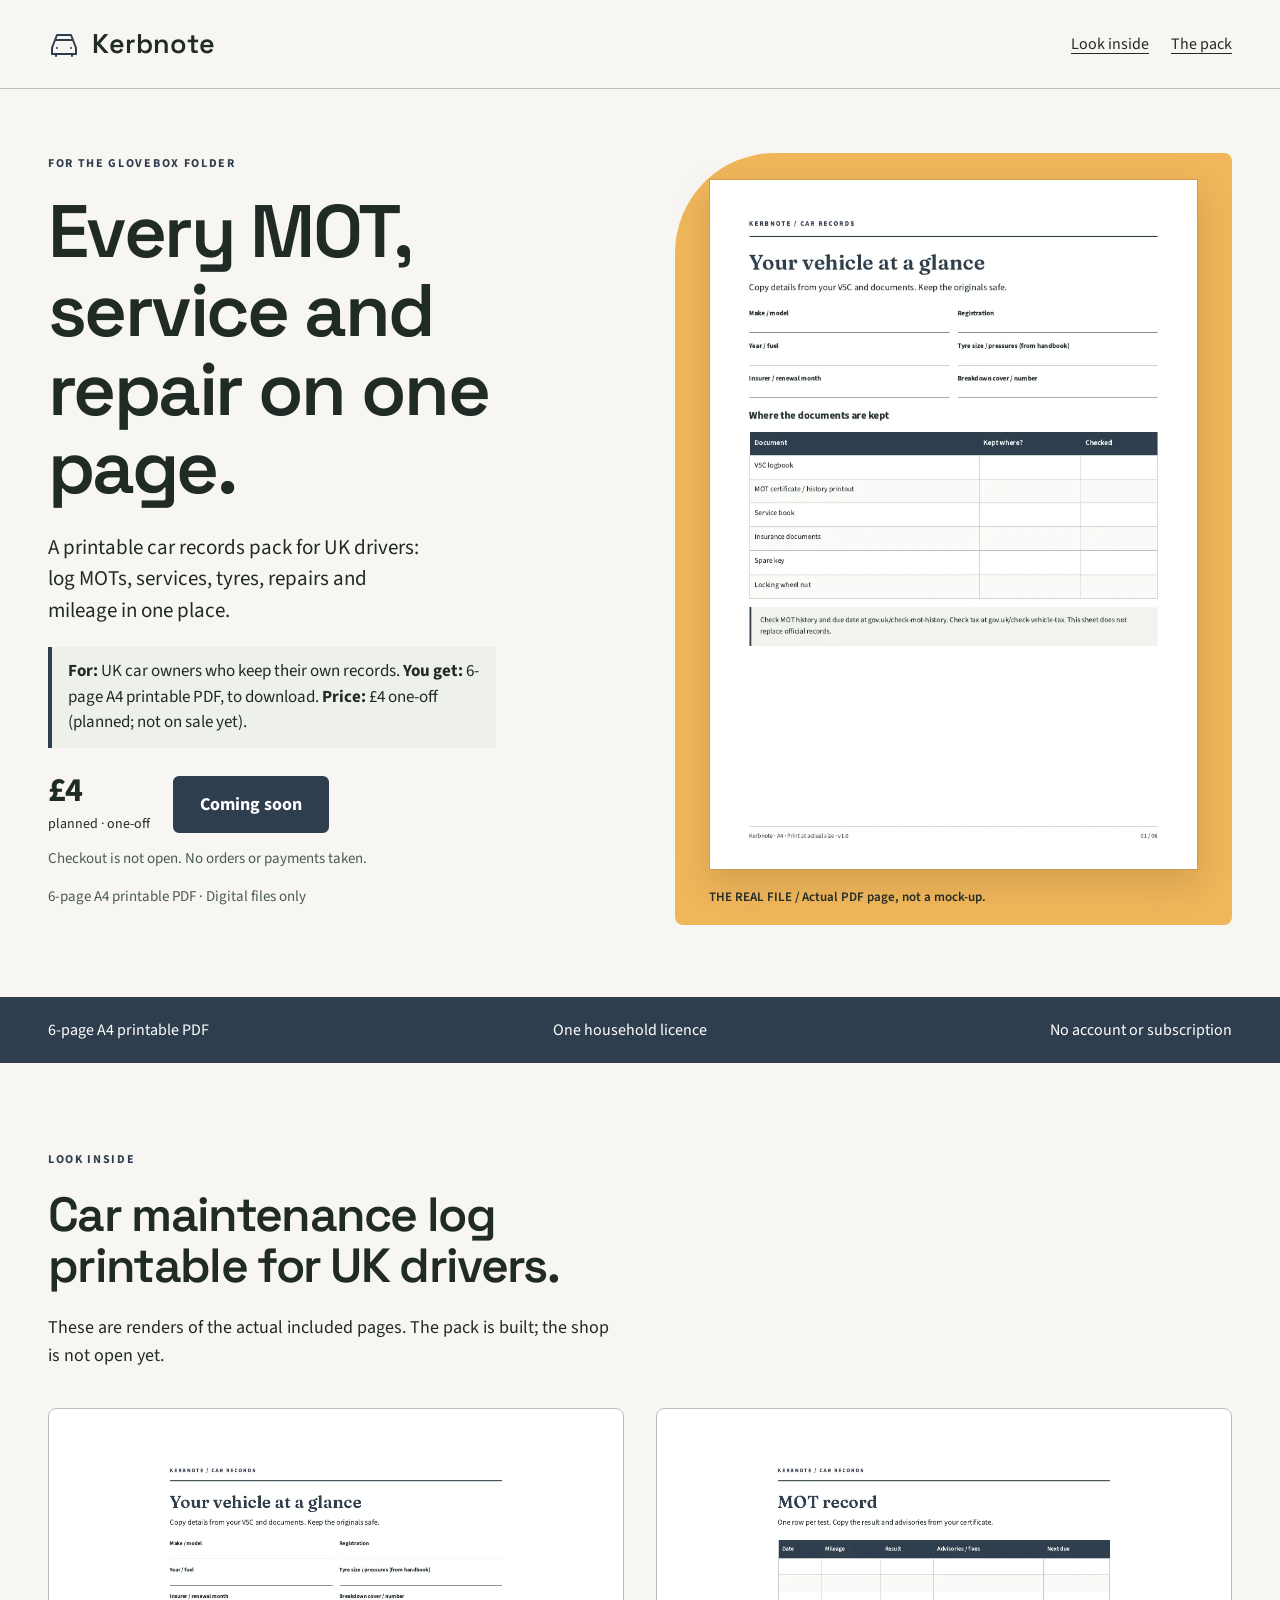
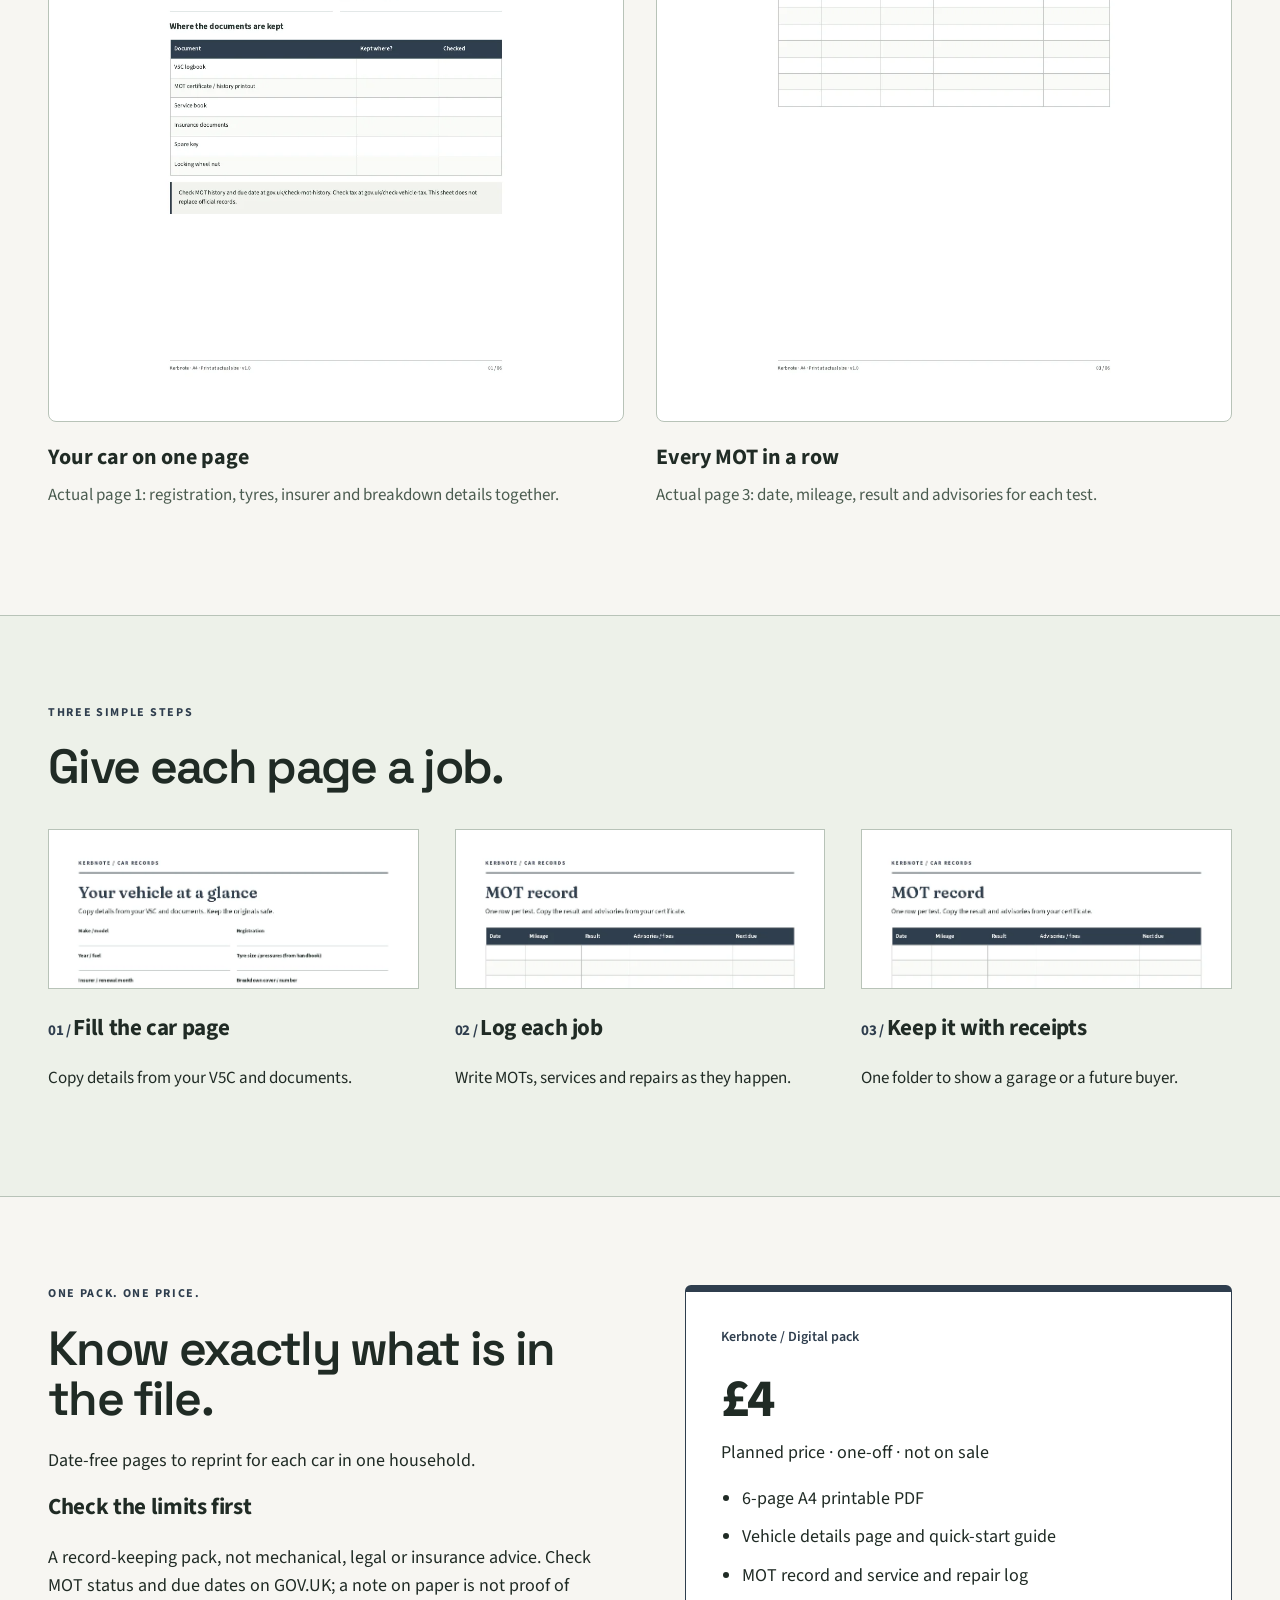
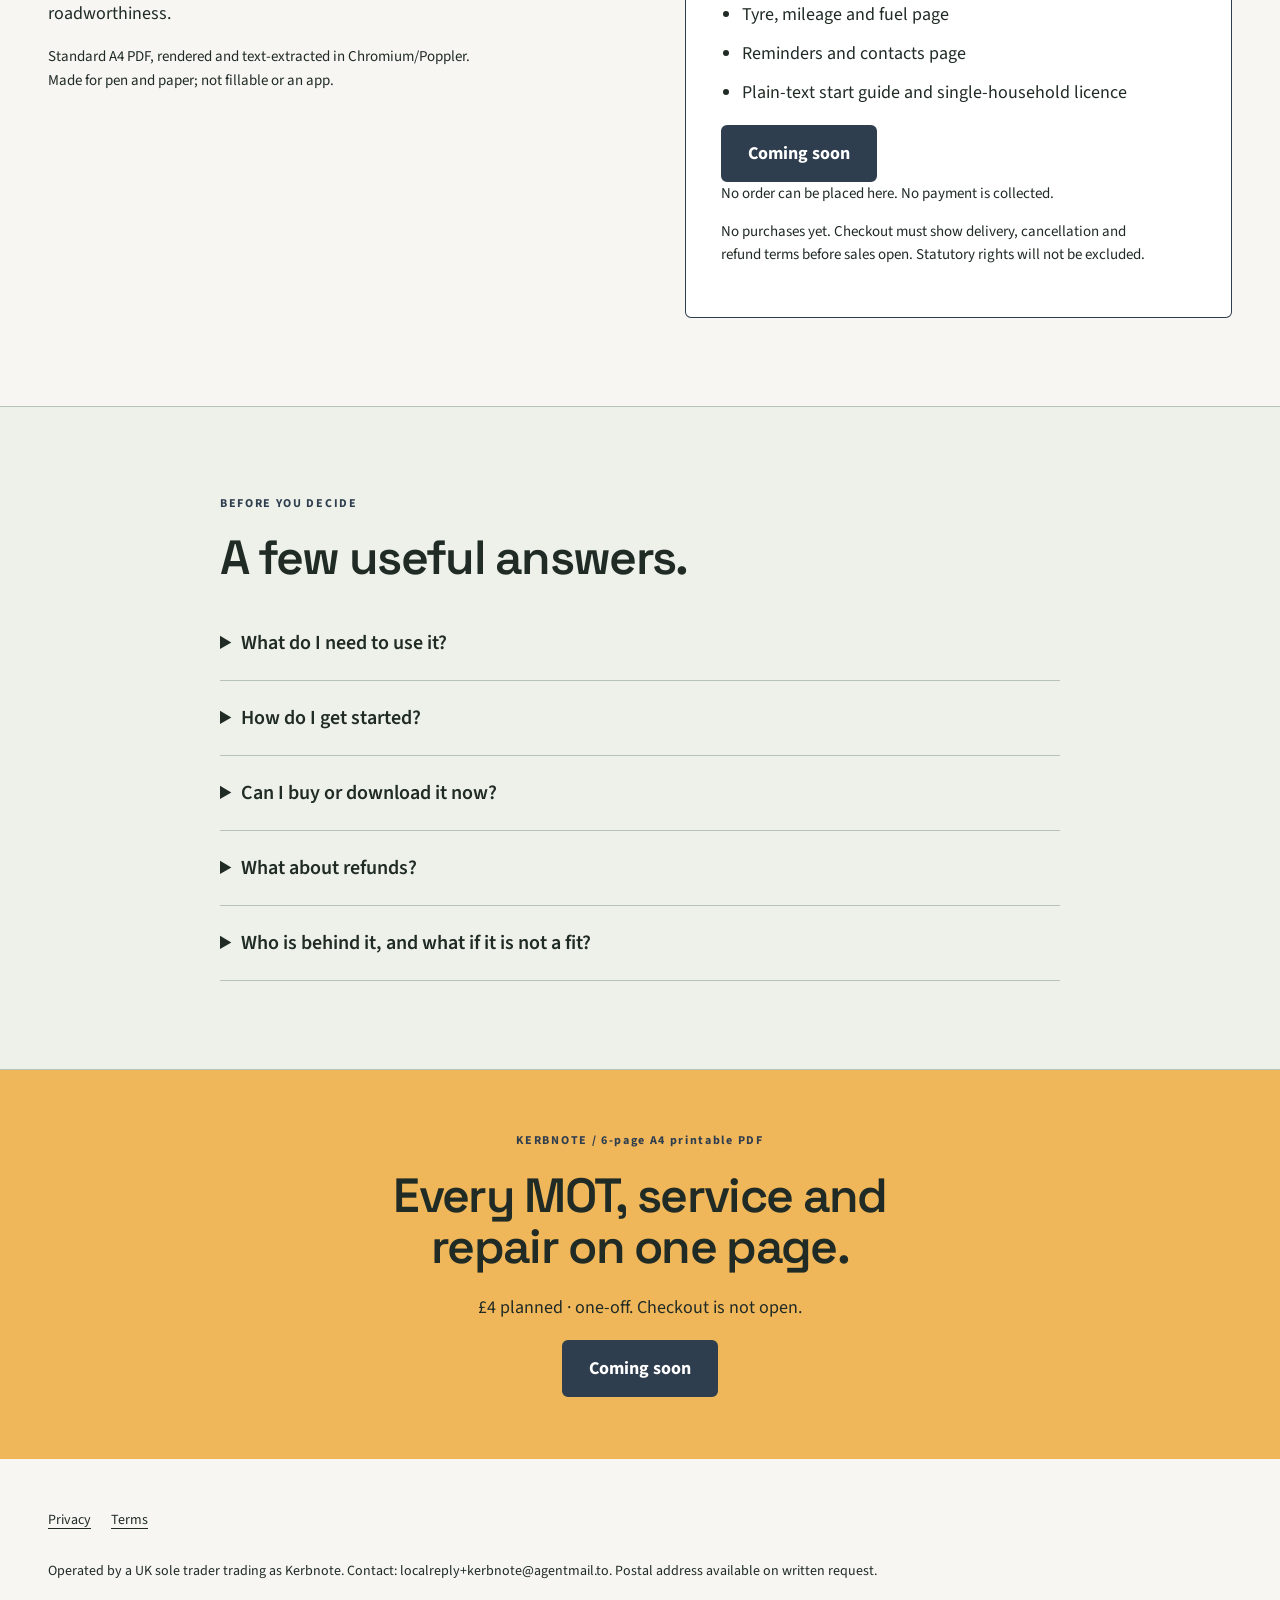
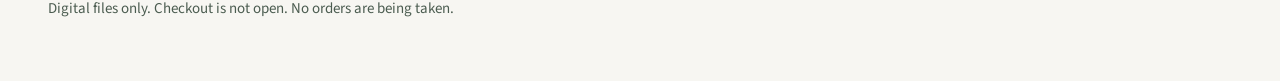
==== index.html @ f71bee55 "Launch Kerbnote coming-soon page (no checkout, no downloads)" ====
<!doctype html><html lang="en-GB"><head><meta charset="utf-8"><meta name="viewport" content="width=device-width, initial-scale=1"><meta http-equiv="Content-Security-Policy" content="default-src 'none'; script-src 'none'; style-src 'self'; font-src 'self'; img-src 'self'; connect-src 'self'; object-src 'none'; base-uri 'none'; form-action 'none'"><meta name="referrer" content="strict-origin-when-cross-origin"><title>Car maintenance log printable UK | Kerbnote</title><meta name="description" content="Car maintenance log printable for UK drivers. 6-page A4 printable PDF. Planned price £4 once. Checkout coming soon; no orders taken."><meta property="og:title" content="Car maintenance log printable UK | Kerbnote"><meta property="og:description" content="Car maintenance log printable for UK drivers. 6-page A4 printable PDF. Planned price £4 once. Checkout coming soon; no orders taken."><meta property="og:type" content="website"><meta property="og:image" content="https://evanturner557-del.github.io/kerbnote/assets/preview-1.webp"><link rel="canonical" href="https://evanturner557-del.github.io/kerbnote/"><link rel="icon" type="image/svg+xml" href="assets/mark.svg"><link rel="stylesheet" href="assets/tokens.css"><link rel="stylesheet" href="assets/site.css"></head><body><a class="skip" href="#main">Skip to content</a><header><div class="wrap nav"><a class="logo" href="index.html"><img src="assets/mark.svg" width="32" height="32" alt="">Kerbnote</a><nav aria-label="Main navigation" class="navlinks"><a href="index.html#inside">Look inside</a><a href="index.html#details">The pack</a></nav></div></header><main id="main"><div class="wrap hero"><div><p class="eyebrow">FOR THE GLOVEBOX FOLDER</p><h1>Every MOT, service and repair on one page.</h1><p class="lede">A printable car records pack for UK drivers: log MOTs, services, tyres, repairs and mileage in one place.</p><p class="glance"><strong>For:</strong> UK car owners who keep their own records. <strong>You get:</strong> 6-page A4 printable PDF, to download. <strong>Price:</strong> £4 one-off (planned; not on sale yet).</p><div class="pricebar"><div class="price">£4<small>planned · one-off</small></div><button type="button" disabled>Coming soon</button></div><p class="quiet">Checkout is not open. No orders or payments taken.</p><p class="quiet">6-page A4 printable PDF · Digital files only</p></div><figure class="hero-visual"><img src="assets/preview-1.webp" width="777" height="1100" alt="Car maintenance log printable for UK drivers — actual first page of the included PDF" loading="eager" fetchpriority="high"><figcaption>THE REAL FILE / Actual PDF page, not a mock-up.</figcaption></figure></div><div class="strip"><div class="wrap"><span>6-page A4 printable PDF</span><span>One household licence</span><span>No account or subscription</span></div></div><section class="section wrap" id="inside"><div class="sectionhead"><p class="eyebrow">LOOK INSIDE</p><h2>Car maintenance log printable for UK drivers.</h2><p>These are renders of the actual included pages. The pack is built; the shop is not open yet.</p></div><div class="proofgrid"><figure class="proof"><div class="proofpic"><img src="assets/preview-1.webp" width="777" height="1100" alt="Your car on one page" loading="lazy"></div><figcaption><strong>Your car on one page</strong><span>Actual page 1: registration, tyres, insurer and breakdown details together.</span></figcaption></figure><figure class="proof"><div class="proofpic"><img src="assets/preview-2.webp" width="777" height="1100" alt="Every MOT in a row" loading="lazy"></div><figcaption><strong>Every MOT in a row</strong><span>Actual page 3: date, mileage, result and advisories for each test.</span></figcaption></figure></div></section><section class="section how"><div class="wrap"><p class="eyebrow">THREE SIMPLE STEPS</p><h2>Give each page a job.</h2><div class="steps"><article class="step"><img src="assets/preview-1.webp" width="777" height="1100" alt="Fill the car page" loading="lazy"><h3>Fill the car page</h3><p>Copy details from your V5C and documents.</p></article><article class="step"><img src="assets/preview-2.webp" width="777" height="1100" alt="Log each job" loading="lazy"><h3>Log each job</h3><p>Write MOTs, services and repairs as they happen.</p></article><article class="step"><img src="assets/preview-2.webp" width="777" height="1100" alt="Keep it with receipts" loading="lazy"><h3>Keep it with receipts</h3><p>One folder to show a garage or a future buyer.</p></article></div></div></section><section class="section wrap" id="details"><div class="pricegrid"><div><p class="eyebrow">ONE PACK. ONE PRICE.</p><h2>Know exactly what is in the file.</h2><p>Date-free pages to reprint for each car in one household.</p><h3>Check the limits first</h3><p>A record-keeping pack, not mechanical, legal or insurance advice. Check MOT status and due dates on GOV.UK; a note on paper is not proof of roadworthiness.</p><p class="fine">Standard A4 PDF, rendered and text-extracted in Chromium/Poppler. Made for pen and paper; not fillable or an app.</p></div><div class="pricecard"><p class="badge">Kerbnote / Digital pack</p><p class="large">£4</p><p>Planned price · one-off · not on sale</p><ul class="list"><li>6-page A4 printable PDF</li><li>Vehicle details page and quick-start guide</li><li>MOT record and service and repair log</li><li>Tyre, mileage and fuel page</li><li>Reminders and contacts page</li><li>Plain-text start guide and single-household licence</li></ul><button type="button" disabled>Coming soon</button><p class="fine">No order can be placed here. No payment is collected.</p><p class="fine">No purchases yet. Checkout must show delivery, cancellation and refund terms before sales open. Statutory rights will not be excluded.</p></div></div></section><section class="section how"><div class="wrap faq"><p class="eyebrow">BEFORE YOU DECIDE</p><h2>A few useful answers.</h2><details><summary>What do I need to use it?</summary><p>Standard A4 PDF, rendered and text-extracted in Chromium/Poppler. Made for pen and paper; not fillable or an app.</p></details><details><summary>How do I get started?</summary><p>Start with the vehicle page. Add jobs when they happen; no time saving is promised.</p></details><details><summary>Can I buy or download it now?</summary><p>Not yet. The files have been built, but checkout and paid delivery are not open. This page does not take orders or reserve a place.</p></details><details><summary>What about refunds?</summary><p>No purchases are being taken. Sale and delivery terms, including your cancellation and statutory rights, must be shown before checkout opens. There is no blanket “no refunds” policy.</p></details><details><summary>Who is behind it, and what if it is not a fit?</summary><p>Kerbnote is a UK sole-trader trading name. No mechanical advice, service intervals, MOT reminders by text or email, or legal guidance. Not linked to DVLA or GOV.UK. Please check the previews and limits before buying once sales open.</p></details></div></section><section class="final"><p class="eyebrow">KERBNOTE / 6-page A4 printable PDF</p><h2>Every MOT, service and repair on one page.</h2><p>£4 planned · one-off. Checkout is not open.</p><button type="button" disabled>Coming soon</button></section></main><footer><div class="wrap"><nav class="footerlinks" aria-label="Legal"><a href="privacy.html">Privacy</a><a href="terms.html">Terms</a></nav><p class="legal">Operated by a UK sole trader trading as Kerbnote. Contact: localreply+kerbnote@agentmail.to. Postal address available on written request.</p><p class="quiet">Digital files only. Checkout is not open. No orders are being taken.</p></div></footer></body></html>
---- assets/tokens.css ----
:root{--primary:#2f3e4e;--accent:#f0b65a;--paper:#f7f6f2;--ink:#202b25;--muted:#4b5c50;--line:#b8c3b8;--soft:#edf1e9;--success:#28603d;--warning:#795400;--danger:#9b2525;--neutral-0:#ffffff;--neutral-1:#f8f9f7;--neutral-2:#eff1ed;--neutral-3:#e0e5de;--neutral-4:#c5cec2;--neutral-5:#8a9787;--neutral-6:#62705f;--neutral-7:#3d4b3b;--neutral-8:#202b20;}
---- assets/site.css ----
@font-face{font-family:Text;src:url(fonts/source-sans-3-latin-wght-normal.woff2) format('woff2');font-display:swap}@font-face{font-family:Display;src:url(fonts/space-grotesk-latin-wght-normal.woff2) format('woff2');font-display:swap}*{box-sizing:border-box}html{scroll-behavior:smooth}body{margin:0;background:var(--paper);color:var(--ink);font-family:Text,Arial,sans-serif;font-size:18px;line-height:1.55}a{color:inherit;text-underline-offset:4px}a:hover{text-decoration-thickness:2px}a:focus-visible,button:focus-visible,summary:focus-visible{outline:3px solid var(--primary);outline-offset:5px}img{max-width:100%;height:auto;display:block}h1,h2,h3,p{margin-top:0}h1,h2{font-family:Display,serif;font-weight:600;letter-spacing:-.035em;line-height:1.06}h1{font-size:clamp(44px,5.8vw,76px);max-width:12ch;margin-bottom:24px}h2{font-size:clamp(34px,4vw,48px);margin-bottom:22px}h3{font-size:23px;line-height:1.2;letter-spacing:-.015em}p{max-width:63ch}button,a{touch-action:manipulation}button{font-family:inherit}button[disabled]{opacity:1;cursor:not-allowed;background:var(--primary);color:#fff;border:2px solid var(--primary);padding:14px 25px;border-radius:6px;font-size:18px;font-weight:700;min-height:52px}header{border-bottom:1px solid var(--line)}.wrap{width:min(1184px,calc(100% - 64px));margin-inline:auto}.nav{display:flex;align-items:center;justify-content:space-between;min-height:88px;gap:20px}.logo{display:flex;align-items:center;gap:12px;font-family:Display,serif;font-size:27px;text-decoration:none;font-weight:600}.logo img{width:32px;height:32px}.navlinks{display:flex;gap:22px}.navlinks a{font-size:16px;min-height:44px;display:inline-flex;align-items:center}.skip{position:absolute;left:-9999px;top:10px;background:white;padding:12px;z-index:9}.skip:focus{left:12px}.hero{display:grid;grid-template-columns:1fr 1fr;gap:70px;align-items:center;padding:64px 0 72px}.eyebrow{font-size:12px;letter-spacing:.14em;font-weight:700;color:var(--primary);margin-bottom:20px}.lede{font-size:21px;line-height:1.5;max-width:38ch}.pricebar{display:flex;gap:23px;align-items:center;margin:26px 0 12px}.price{font-size:34px;font-weight:700;letter-spacing:-.04em;line-height:1}.price small{display:block;font-size:14px;font-weight:400;letter-spacing:0;margin-top:7px;line-height:1.4}.quiet{font-size:15px;color:var(--muted)}.hero-visual{margin:0;position:relative;background:var(--accent);padding:26px 34px 18px;border-radius:100px 8px 8px 8px}.hero-visual img{width:100%;box-shadow:0 14px 35px #0002;border:1px solid #22372b30}.hero-visual figcaption{font-size:13px;margin-top:18px;font-weight:600;color:var(--ink);line-height:1.4}.strip{background:var(--primary);color:white}.strip .wrap{display:flex;justify-content:space-between;gap:20px;padding-block:21px;font-size:16px}.section{padding:88px 0}.sectionhead{max-width:650px}.proofgrid{display:grid;grid-template-columns:1fr 1fr;gap:32px;margin-top:38px}.proof{margin:0}.proofpic{background:white;border:1px solid var(--line);padding:26px;border-radius:8px}.proofpic img{max-height:560px;width:100%;object-fit:contain;object-position:top}.proof figcaption{padding:18px 0}.proof figcaption strong{display:block;font-size:22px;margin-bottom:7px}.proof figcaption span{font-size:17px;color:var(--muted)}.how{background:var(--soft);border-block:1px solid var(--line)}.steps{display:grid;grid-template-columns:repeat(3,1fr);gap:36px;margin-top:36px;counter-reset:step}.step img{height:160px;width:100%;object-fit:cover;object-position:top;border:1px solid var(--line);margin-bottom:25px;background:white}.step h3:before{counter-increment:step;content:'0' counter(step) ' / ';color:var(--primary);font-size:15px}.step p{font-size:17px}.pricegrid{display:grid;grid-template-columns:1fr 1fr;gap:90px;align-items:start}.pricecard{background:#fff;border:1px solid var(--primary);border-top:7px solid var(--primary);padding:35px;border-radius:6px}.pricecard .large{font-size:54px;line-height:1;letter-spacing:-.05em;font-weight:700;margin:24px 0 12px}.list{padding-left:21px}.list li{margin-bottom:11px}.fine{font-size:15px}.faq{max-width:840px;margin:auto}.faq details{border-bottom:1px solid var(--line);padding:10px 0}.faq summary{font-weight:600;cursor:pointer;min-height:52px;padding:12px 32px 12px 0;line-height:1.5;font-size:20px}.faq details p{padding-right:30px;font-size:17px}.final{text-align:center;background:var(--accent);padding:62px 20px}.final p{margin-inline:auto}.final h2{max-width:20ch;margin-inline:auto}footer{padding:40px 0 46px;font-size:14px}.footerlinks{display:flex;gap:20px;flex-wrap:wrap;margin-bottom:18px}.footerlinks a{min-height:44px;display:flex;align-items:center}.legal{max-width:900px;overflow-wrap:anywhere}main.document{max-width:820px;padding:65px 0 90px}.document h1{font-size:54px;max-width:none}.document h2{font-size:29px;margin-top:38px}.document p,.document li{font-size:18px}.badge{font-size:14px;font-weight:600;color:var(--primary)}.sr{position:absolute;width:1px;height:1px;overflow:hidden;clip:rect(0,0,0,0)}@media(max-width:800px){.wrap{width:calc(100% - 40px)}.hero{gap:34px;padding:40px 0 45px}.nav{min-height:72px}.logo{font-size:24px}.navlinks{gap:14px}.navlinks a{font-size:14px}.hero-visual{padding:24px 20px 16px;border-top-left-radius:65px}.lede{font-size:19px}.section{padding:60px 0}.pricegrid{gap:35px}.steps{gap:22px}.pricecard{padding:25px}.proofpic{padding:18px}}@media(max-width:600px){.hero{display:block;padding-top:32px}.eyebrow{font-size:10px;margin-bottom:15px}h1{font-size:45px;max-width:12ch;margin-bottom:19px}.hero .lede{font-size:18px;line-height:1.5;margin-bottom:18px}.hero-visual{margin-top:32px;padding:26px 30px 17px}.pricebar{margin:21px 0 10px;gap:21px}.price{font-size:31px}.quiet{font-size:14px}.navlinks a{font-size:13px}.navlinks a:last-child{display:none}.logo{font-size:23px}.strip .wrap{display:grid;grid-template-columns:1fr;gap:8px;padding-block:20px}.proofgrid,.steps,.pricegrid{grid-template-columns:1fr;gap:24px}.proofgrid{margin-top:28px}.step{display:grid;grid-template-columns:86px 1fr;column-gap:19px}.step img{grid-row:1/3;height:118px;margin:0}.step h3{font-size:21px;margin-bottom:10px}.step p{font-size:16px}.pricegrid{gap:30px}.section{padding:52px 0}.proofpic img{max-height:430px}.final{padding:46px 20px}.document h1{font-size:40px}.document h2{font-size:27px}.navlinks{gap:10px}.legal{font-size:13px}.faq summary{font-size:18px}}@media(prefers-reduced-motion:reduce){html{scroll-behavior:auto}}
.glance{font-size:17px;line-height:1.5;background:var(--soft);border-left:4px solid var(--primary);padding:12px 16px;margin:0 0 22px;max-width:56ch}
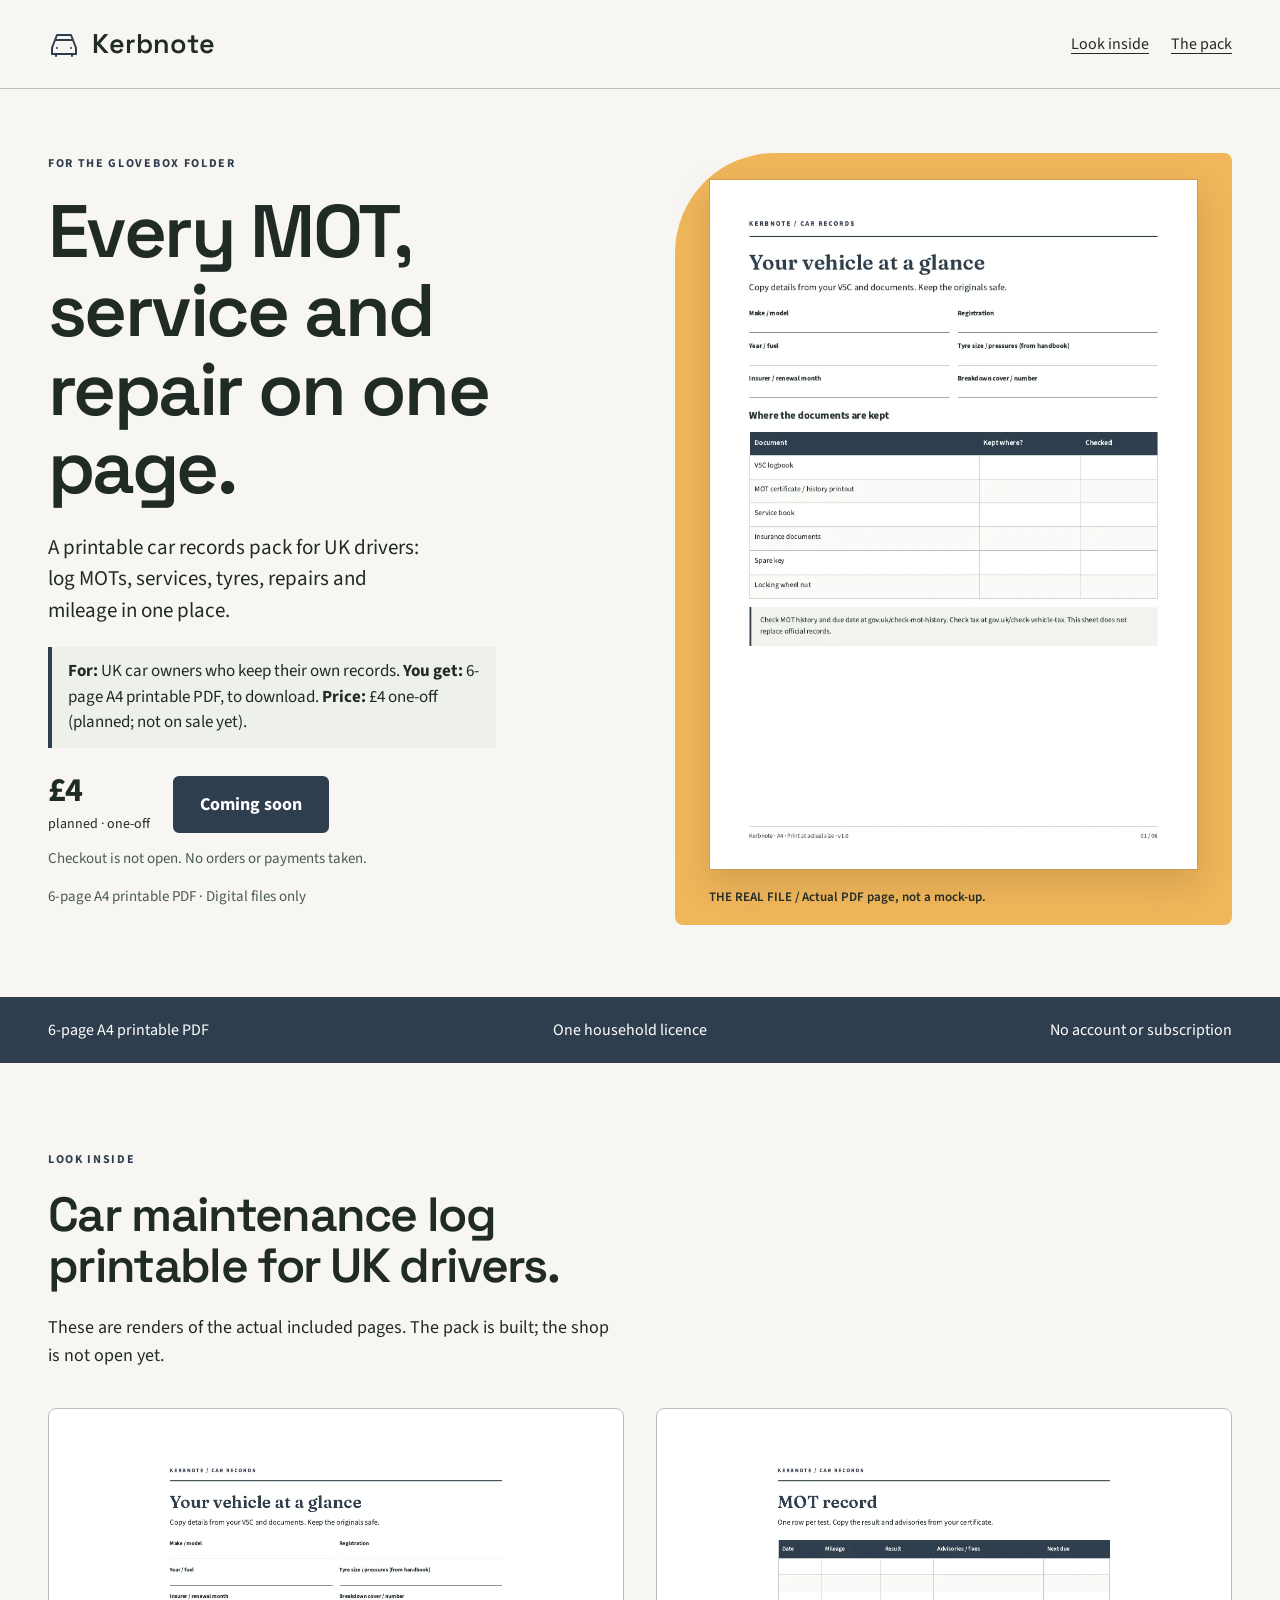
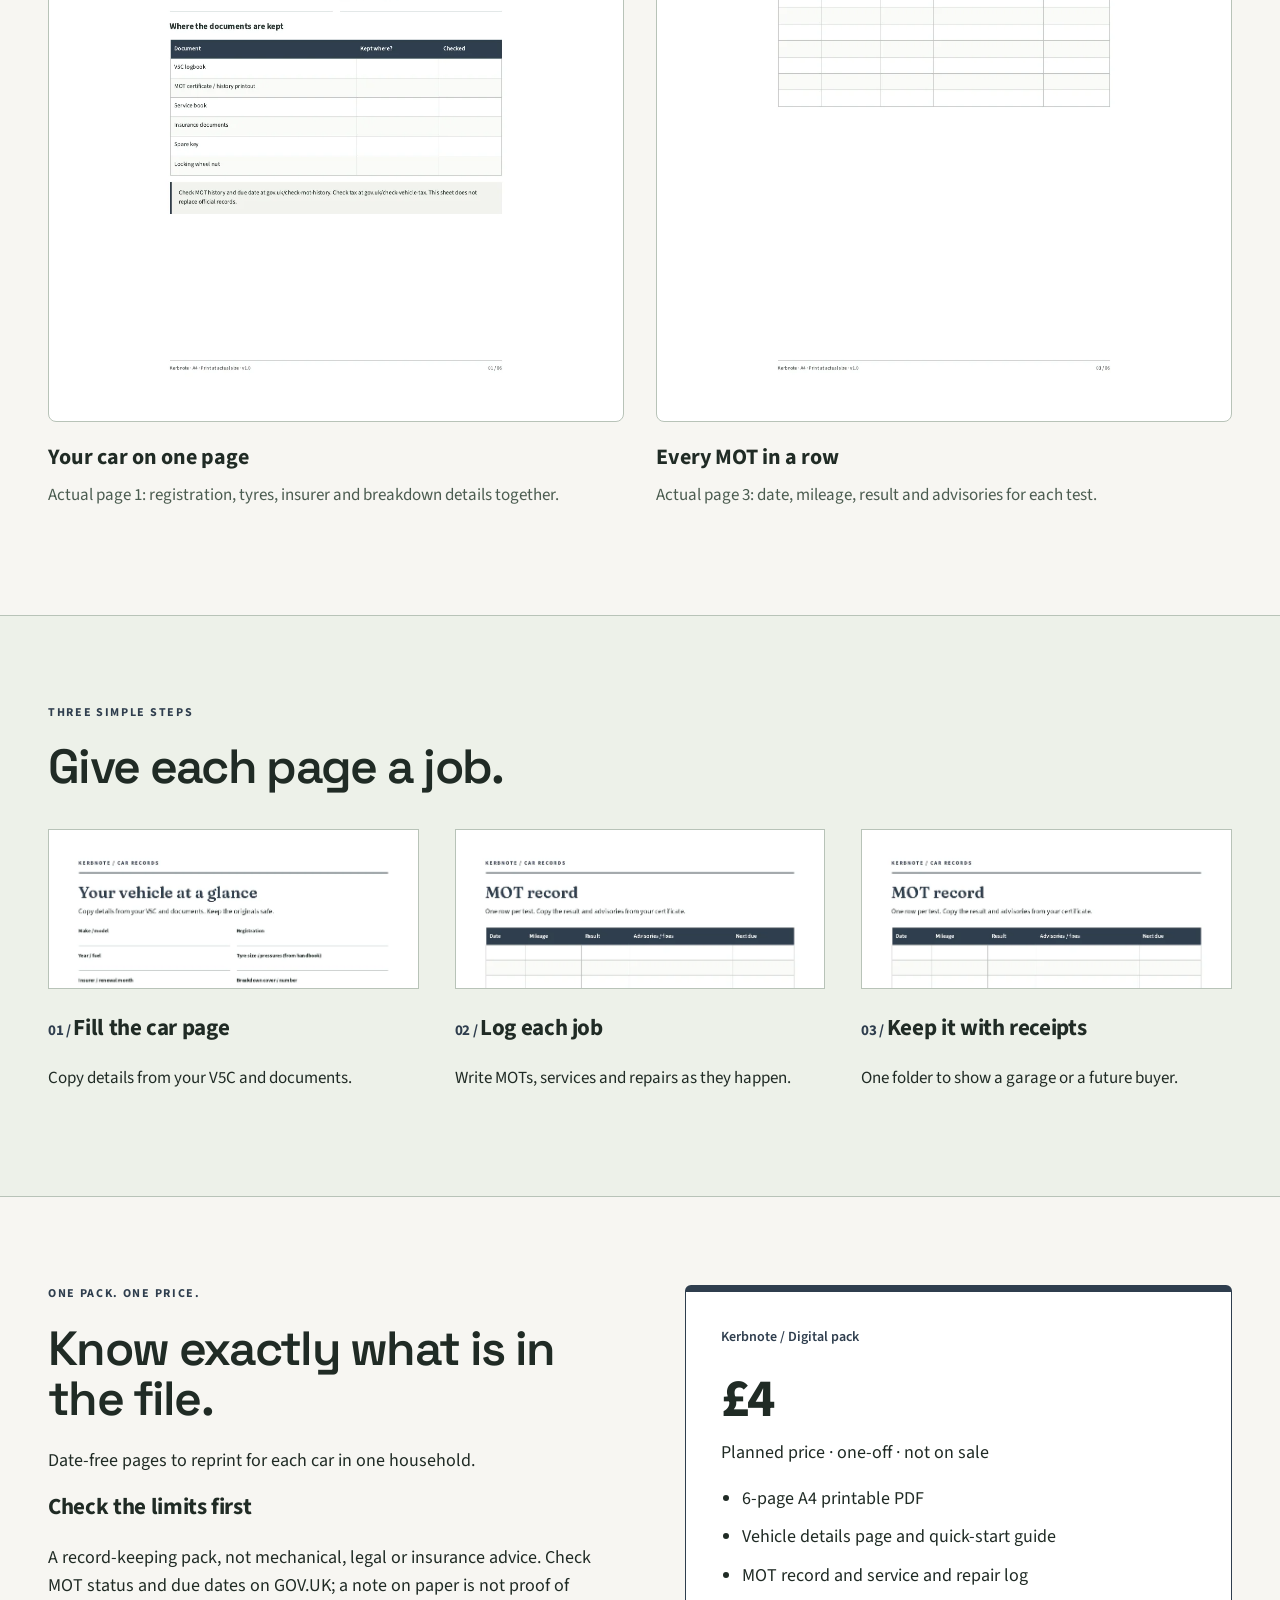
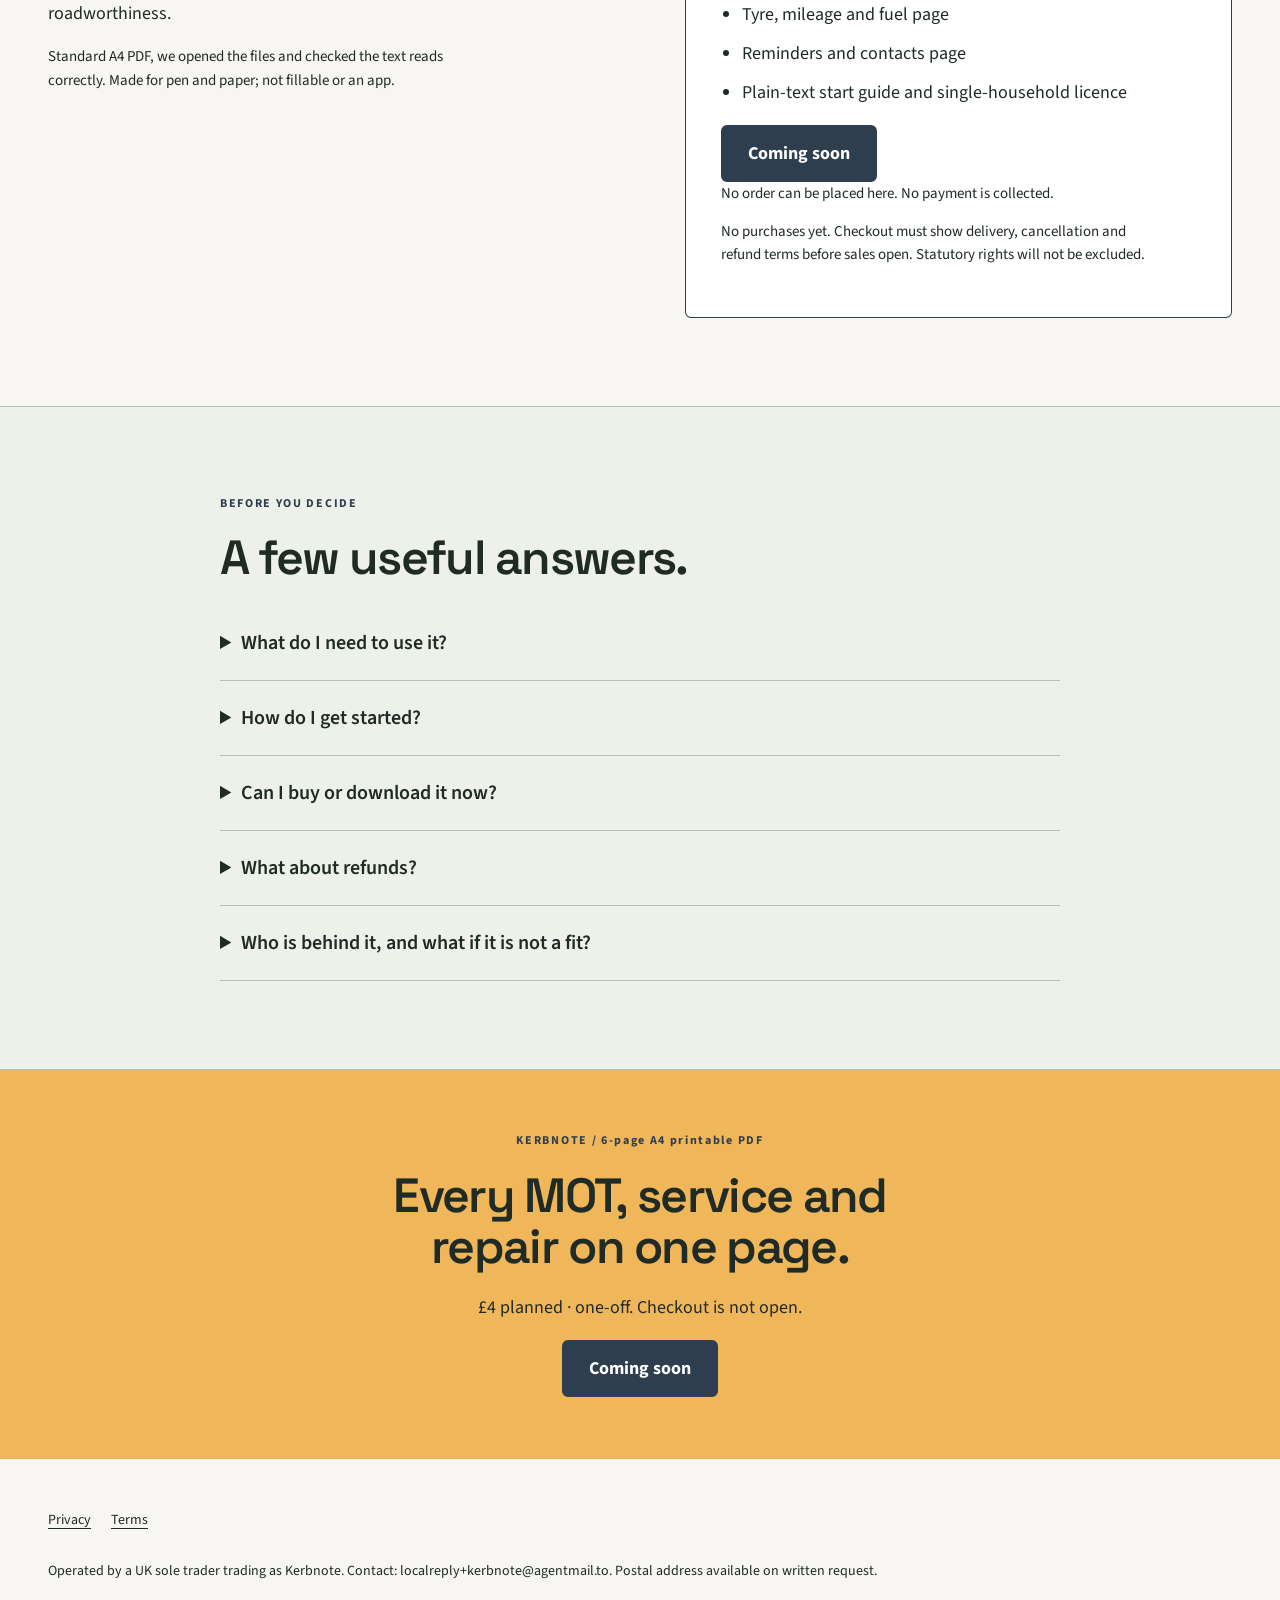
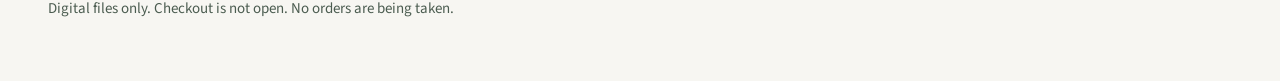
==== commit 6b6f44d7: "Plain privacy wording (hosted on GitHub Pages), plain testing wording" ====
--- a/index.html
+++ b/index.html
@@ -1 +1 @@
-<!doctype html><html lang="en-GB"><head><meta charset="utf-8"><meta name="viewport" content="width=device-width, initial-scale=1"><meta http-equiv="Content-Security-Policy" content="default-src 'none'; script-src 'none'; style-src 'self'; font-src 'self'; img-src 'self'; connect-src 'self'; object-src 'none'; base-uri 'none'; form-action 'none'"><meta name="referrer" content="strict-origin-when-cross-origin"><title>Car maintenance log printable UK | Kerbnote</title><meta name="description" content="Car maintenance log printable for UK drivers. 6-page A4 printable PDF. Planned price £4 once. Checkout coming soon; no orders taken."><meta property="og:title" content="Car maintenance log printable UK | Kerbnote"><meta property="og:description" content="Car maintenance log printable for UK drivers. 6-page A4 printable PDF. Planned price £4 once. Checkout coming soon; no orders taken."><meta property="og:type" content="website"><meta property="og:image" content="https://evanturner557-del.github.io/kerbnote/assets/preview-1.webp"><link rel="canonical" href="https://evanturner557-del.github.io/kerbnote/"><link rel="icon" type="image/svg+xml" href="assets/mark.svg"><link rel="stylesheet" href="assets/tokens.css"><link rel="stylesheet" href="assets/site.css"></head><body><a class="skip" href="#main">Skip to content</a><header><div class="wrap nav"><a class="logo" href="index.html"><img src="assets/mark.svg" width="32" height="32" alt="">Kerbnote</a><nav aria-label="Main navigation" class="navlinks"><a href="index.html#inside">Look inside</a><a href="index.html#details">The pack</a></nav></div></header><main id="main"><div class="wrap hero"><div><p class="eyebrow">FOR THE GLOVEBOX FOLDER</p><h1>Every MOT, service and repair on one page.</h1><p class="lede">A printable car records pack for UK drivers: log MOTs, services, tyres, repairs and mileage in one place.</p><p class="glance"><strong>For:</strong> UK car owners who keep their own records. <strong>You get:</strong> 6-page A4 printable PDF, to download. <strong>Price:</strong> £4 one-off (planned; not on sale yet).</p><div class="pricebar"><div class="price">£4<small>planned · one-off</small></div><button type="button" disabled>Coming soon</button></div><p class="quiet">Checkout is not open. No orders or payments taken.</p><p class="quiet">6-page A4 printable PDF · Digital files only</p></div><figure class="hero-visual"><img src="assets/preview-1.webp" width="777" height="1100" alt="Car maintenance log printable for UK drivers — actual first page of the included PDF" loading="eager" fetchpriority="high"><figcaption>THE REAL FILE / Actual PDF page, not a mock-up.</figcaption></figure></div><div class="strip"><div class="wrap"><span>6-page A4 printable PDF</span><span>One household licence</span><span>No account or subscription</span></div></div><section class="section wrap" id="inside"><div class="sectionhead"><p class="eyebrow">LOOK INSIDE</p><h2>Car maintenance log printable for UK drivers.</h2><p>These are renders of the actual included pages. The pack is built; the shop is not open yet.</p></div><div class="proofgrid"><figure class="proof"><div class="proofpic"><img src="assets/preview-1.webp" width="777" height="1100" alt="Your car on one page" loading="lazy"></div><figcaption><strong>Your car on one page</strong><span>Actual page 1: registration, tyres, insurer and breakdown details together.</span></figcaption></figure><figure class="proof"><div class="proofpic"><img src="assets/preview-2.webp" width="777" height="1100" alt="Every MOT in a row" loading="lazy"></div><figcaption><strong>Every MOT in a row</strong><span>Actual page 3: date, mileage, result and advisories for each test.</span></figcaption></figure></div></section><section class="section how"><div class="wrap"><p class="eyebrow">THREE SIMPLE STEPS</p><h2>Give each page a job.</h2><div class="steps"><article class="step"><img src="assets/preview-1.webp" width="777" height="1100" alt="Fill the car page" loading="lazy"><h3>Fill the car page</h3><p>Copy details from your V5C and documents.</p></article><article class="step"><img src="assets/preview-2.webp" width="777" height="1100" alt="Log each job" loading="lazy"><h3>Log each job</h3><p>Write MOTs, services and repairs as they happen.</p></article><article class="step"><img src="assets/preview-2.webp" width="777" height="1100" alt="Keep it with receipts" loading="lazy"><h3>Keep it with receipts</h3><p>One folder to show a garage or a future buyer.</p></article></div></div></section><section class="section wrap" id="details"><div class="pricegrid"><div><p class="eyebrow">ONE PACK. ONE PRICE.</p><h2>Know exactly what is in the file.</h2><p>Date-free pages to reprint for each car in one household.</p><h3>Check the limits first</h3><p>A record-keeping pack, not mechanical, legal or insurance advice. Check MOT status and due dates on GOV.UK; a note on paper is not proof of roadworthiness.</p><p class="fine">Standard A4 PDF, rendered and text-extracted in Chromium/Poppler. Made for pen and paper; not fillable or an app.</p></div><div class="pricecard"><p class="badge">Kerbnote / Digital pack</p><p class="large">£4</p><p>Planned price · one-off · not on sale</p><ul class="list"><li>6-page A4 printable PDF</li><li>Vehicle details page and quick-start guide</li><li>MOT record and service and repair log</li><li>Tyre, mileage and fuel page</li><li>Reminders and contacts page</li><li>Plain-text start guide and single-household licence</li></ul><button type="button" disabled>Coming soon</button><p class="fine">No order can be placed here. No payment is collected.</p><p class="fine">No purchases yet. Checkout must show delivery, cancellation and refund terms before sales open. Statutory rights will not be excluded.</p></div></div></section><section class="section how"><div class="wrap faq"><p class="eyebrow">BEFORE YOU DECIDE</p><h2>A few useful answers.</h2><details><summary>What do I need to use it?</summary><p>Standard A4 PDF, rendered and text-extracted in Chromium/Poppler. Made for pen and paper; not fillable or an app.</p></details><details><summary>How do I get started?</summary><p>Start with the vehicle page. Add jobs when they happen; no time saving is promised.</p></details><details><summary>Can I buy or download it now?</summary><p>Not yet. The files have been built, but checkout and paid delivery are not open. This page does not take orders or reserve a place.</p></details><details><summary>What about refunds?</summary><p>No purchases are being taken. Sale and delivery terms, including your cancellation and statutory rights, must be shown before checkout opens. There is no blanket “no refunds” policy.</p></details><details><summary>Who is behind it, and what if it is not a fit?</summary><p>Kerbnote is a UK sole-trader trading name. No mechanical advice, service intervals, MOT reminders by text or email, or legal guidance. Not linked to DVLA or GOV.UK. Please check the previews and limits before buying once sales open.</p></details></div></section><section class="final"><p class="eyebrow">KERBNOTE / 6-page A4 printable PDF</p><h2>Every MOT, service and repair on one page.</h2><p>£4 planned · one-off. Checkout is not open.</p><button type="button" disabled>Coming soon</button></section></main><footer><div class="wrap"><nav class="footerlinks" aria-label="Legal"><a href="privacy.html">Privacy</a><a href="terms.html">Terms</a></nav><p class="legal">Operated by a UK sole trader trading as Kerbnote. Contact: localreply+kerbnote@agentmail.to. Postal address available on written request.</p><p class="quiet">Digital files only. Checkout is not open. No orders are being taken.</p></div></footer></body></html>+<!doctype html><html lang="en-GB"><head><meta charset="utf-8"><meta name="viewport" content="width=device-width, initial-scale=1"><meta http-equiv="Content-Security-Policy" content="default-src 'none'; script-src 'none'; style-src 'self'; font-src 'self'; img-src 'self'; connect-src 'self'; object-src 'none'; base-uri 'none'; form-action 'none'"><meta name="referrer" content="strict-origin-when-cross-origin"><title>Car maintenance log printable UK | Kerbnote</title><meta name="description" content="Car maintenance log printable for UK drivers. 6-page A4 printable PDF. Planned price £4 once. Checkout coming soon; no orders taken."><meta property="og:title" content="Car maintenance log printable UK | Kerbnote"><meta property="og:description" content="Car maintenance log printable for UK drivers. 6-page A4 printable PDF. Planned price £4 once. Checkout coming soon; no orders taken."><meta property="og:type" content="website"><meta property="og:image" content="https://evanturner557-del.github.io/kerbnote/assets/preview-1.webp"><link rel="canonical" href="https://evanturner557-del.github.io/kerbnote/"><link rel="icon" type="image/svg+xml" href="assets/mark.svg"><link rel="stylesheet" href="assets/tokens.css"><link rel="stylesheet" href="assets/site.css"></head><body><a class="skip" href="#main">Skip to content</a><header><div class="wrap nav"><a class="logo" href="index.html"><img src="assets/mark.svg" width="32" height="32" alt="">Kerbnote</a><nav aria-label="Main navigation" class="navlinks"><a href="index.html#inside">Look inside</a><a href="index.html#details">The pack</a></nav></div></header><main id="main"><div class="wrap hero"><div><p class="eyebrow">FOR THE GLOVEBOX FOLDER</p><h1>Every MOT, service and repair on one page.</h1><p class="lede">A printable car records pack for UK drivers: log MOTs, services, tyres, repairs and mileage in one place.</p><p class="glance"><strong>For:</strong> UK car owners who keep their own records. <strong>You get:</strong> 6-page A4 printable PDF, to download. <strong>Price:</strong> £4 one-off (planned; not on sale yet).</p><div class="pricebar"><div class="price">£4<small>planned · one-off</small></div><button type="button" disabled>Coming soon</button></div><p class="quiet">Checkout is not open. No orders or payments taken.</p><p class="quiet">6-page A4 printable PDF · Digital files only</p></div><figure class="hero-visual"><img src="assets/preview-1.webp" width="777" height="1100" alt="Car maintenance log printable for UK drivers — actual first page of the included PDF" loading="eager" fetchpriority="high"><figcaption>THE REAL FILE / Actual PDF page, not a mock-up.</figcaption></figure></div><div class="strip"><div class="wrap"><span>6-page A4 printable PDF</span><span>One household licence</span><span>No account or subscription</span></div></div><section class="section wrap" id="inside"><div class="sectionhead"><p class="eyebrow">LOOK INSIDE</p><h2>Car maintenance log printable for UK drivers.</h2><p>These are renders of the actual included pages. The pack is built; the shop is not open yet.</p></div><div class="proofgrid"><figure class="proof"><div class="proofpic"><img src="assets/preview-1.webp" width="777" height="1100" alt="Your car on one page" loading="lazy"></div><figcaption><strong>Your car on one page</strong><span>Actual page 1: registration, tyres, insurer and breakdown details together.</span></figcaption></figure><figure class="proof"><div class="proofpic"><img src="assets/preview-2.webp" width="777" height="1100" alt="Every MOT in a row" loading="lazy"></div><figcaption><strong>Every MOT in a row</strong><span>Actual page 3: date, mileage, result and advisories for each test.</span></figcaption></figure></div></section><section class="section how"><div class="wrap"><p class="eyebrow">THREE SIMPLE STEPS</p><h2>Give each page a job.</h2><div class="steps"><article class="step"><img src="assets/preview-1.webp" width="777" height="1100" alt="Fill the car page" loading="lazy"><h3>Fill the car page</h3><p>Copy details from your V5C and documents.</p></article><article class="step"><img src="assets/preview-2.webp" width="777" height="1100" alt="Log each job" loading="lazy"><h3>Log each job</h3><p>Write MOTs, services and repairs as they happen.</p></article><article class="step"><img src="assets/preview-2.webp" width="777" height="1100" alt="Keep it with receipts" loading="lazy"><h3>Keep it with receipts</h3><p>One folder to show a garage or a future buyer.</p></article></div></div></section><section class="section wrap" id="details"><div class="pricegrid"><div><p class="eyebrow">ONE PACK. ONE PRICE.</p><h2>Know exactly what is in the file.</h2><p>Date-free pages to reprint for each car in one household.</p><h3>Check the limits first</h3><p>A record-keeping pack, not mechanical, legal or insurance advice. Check MOT status and due dates on GOV.UK; a note on paper is not proof of roadworthiness.</p><p class="fine">Standard A4 PDF, we opened the files and checked the text reads correctly. Made for pen and paper; not fillable or an app.</p></div><div class="pricecard"><p class="badge">Kerbnote / Digital pack</p><p class="large">£4</p><p>Planned price · one-off · not on sale</p><ul class="list"><li>6-page A4 printable PDF</li><li>Vehicle details page and quick-start guide</li><li>MOT record and service and repair log</li><li>Tyre, mileage and fuel page</li><li>Reminders and contacts page</li><li>Plain-text start guide and single-household licence</li></ul><button type="button" disabled>Coming soon</button><p class="fine">No order can be placed here. No payment is collected.</p><p class="fine">No purchases yet. Checkout must show delivery, cancellation and refund terms before sales open. Statutory rights will not be excluded.</p></div></div></section><section class="section how"><div class="wrap faq"><p class="eyebrow">BEFORE YOU DECIDE</p><h2>A few useful answers.</h2><details><summary>What do I need to use it?</summary><p>Standard A4 PDF, we opened the files and checked the text reads correctly. Made for pen and paper; not fillable or an app.</p></details><details><summary>How do I get started?</summary><p>Start with the vehicle page. Add jobs when they happen; no time saving is promised.</p></details><details><summary>Can I buy or download it now?</summary><p>Not yet. The files have been built, but checkout and paid delivery are not open. This page does not take orders or reserve a place.</p></details><details><summary>What about refunds?</summary><p>No purchases are being taken. Sale and delivery terms, including your cancellation and statutory rights, must be shown before checkout opens. There is no blanket “no refunds” policy.</p></details><details><summary>Who is behind it, and what if it is not a fit?</summary><p>Kerbnote is a UK sole-trader trading name. No mechanical advice, service intervals, MOT reminders by text or email, or legal guidance. Not linked to DVLA or GOV.UK. Please check the previews and limits before buying once sales open.</p></details></div></section><section class="final"><p class="eyebrow">KERBNOTE / 6-page A4 printable PDF</p><h2>Every MOT, service and repair on one page.</h2><p>£4 planned · one-off. Checkout is not open.</p><button type="button" disabled>Coming soon</button></section></main><footer><div class="wrap"><nav class="footerlinks" aria-label="Legal"><a href="privacy.html">Privacy</a><a href="terms.html">Terms</a></nav><p class="legal">Operated by a UK sole trader trading as Kerbnote. Contact: localreply+kerbnote@agentmail.to. Postal address available on written request.</p><p class="quiet">Digital files only. Checkout is not open. No orders are being taken.</p></div></footer></body></html>
